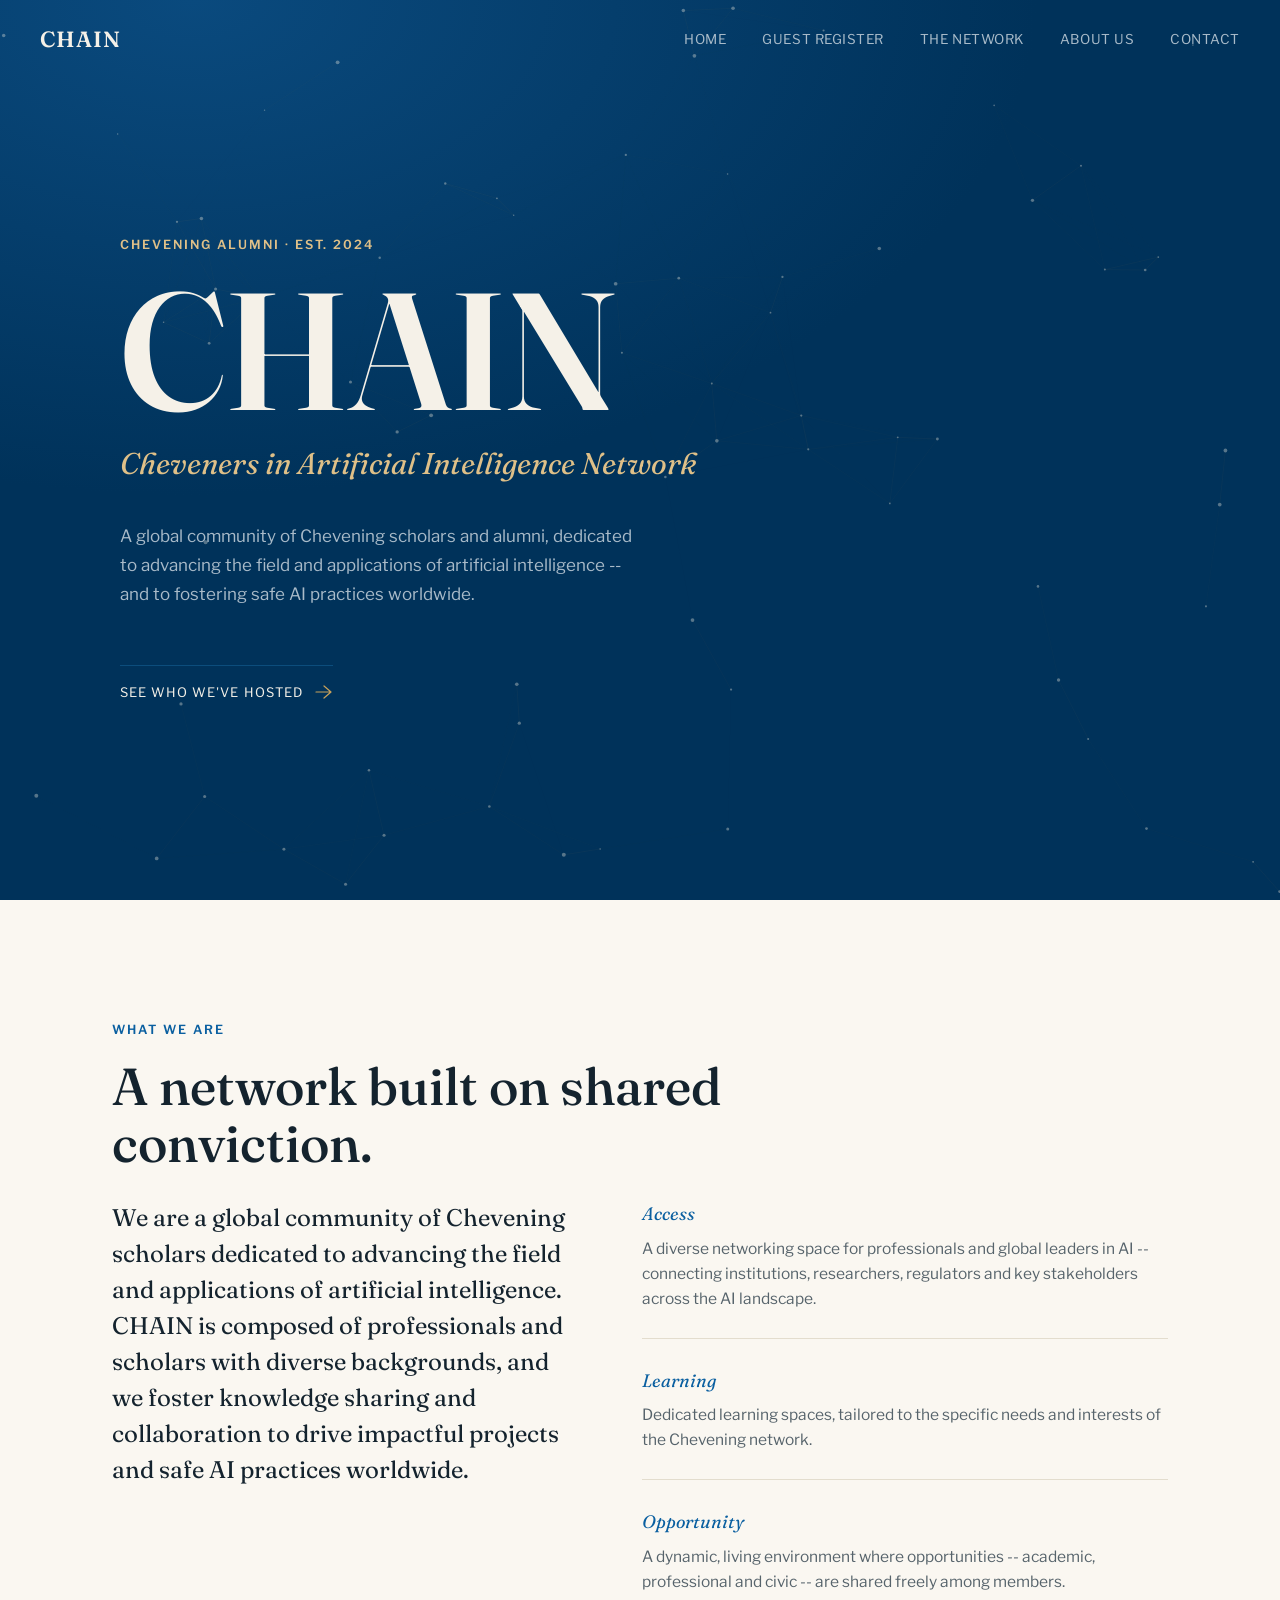
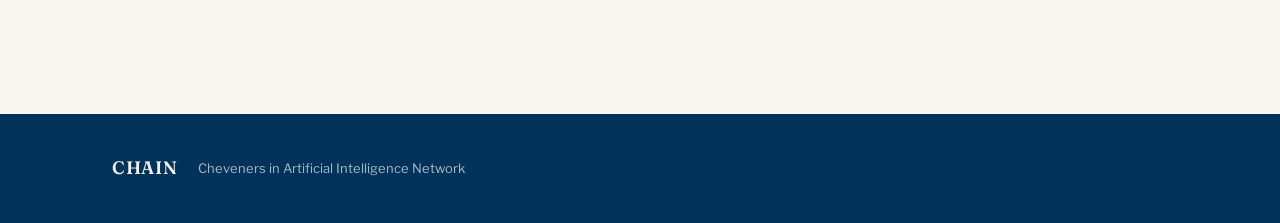
==== index.html @ e4344a41 "Initial CHAIN website Static site for the Cheveners in Artificial Intelligence Network: home, guest " ====
<!doctype html>
<html lang="en">
<head>
<meta charset="UTF-8">
<meta name="viewport" content="width=device-width, initial-scale=1.0">
<title>CHAIN -- Cheveners in Artificial Intelligence Network</title>
<meta name="description" content="CHAIN is a global community of Chevening scholars advancing the field and applications of artificial intelligence.">
<link rel="preconnect" href="https://fonts.googleapis.com">
<link rel="preconnect" href="https://fonts.gstatic.com" crossorigin>
<link href="https://fonts.googleapis.com/css2?family=Fraunces:ital,opsz,wght@0,9..144,300;0,9..144,500;0,9..144,600;1,9..144,400;1,9..144,500&family=Libre+Franklin:wght@300;400;500;600&display=swap" rel="stylesheet">
<link rel="stylesheet" href="styles.css">
</head>
<body>

<header class="topbar">
  <a class="wordmark" href="index.html">CHAIN</a>
  <nav class="topnav">
    <a href="index.html" aria-current="page">Home</a>
    <a href="events.html">Guest Register</a>
    <a href="network.html">The Network</a>
    <a href="about.html">About Us</a>
    <a href="contact.html">Contact</a>
  </nav>
  <button class="nav-toggle" id="navToggle" aria-label="Open menu" aria-expanded="false">
    <span></span><span></span><span></span>
  </button>
</header>

<nav class="mobile-nav" id="mobileNav">
  <a href="index.html">Home</a>
  <a href="events.html">Guest Register</a>
  <a href="network.html">The Network</a>
  <a href="about.html">About Us</a>
  <a href="contact.html">Contact</a>
</nav>

<main>

  <!-- HERO -->
  <section class="hero">
    <canvas id="constellation" aria-hidden="true"></canvas>
    <div class="hero-inner">
      <p class="eyebrow eyebrow--light">Chevening Alumni &middot; est. 2024</p>
      <h1 class="hero-title">CHAIN</h1>
      <p class="hero-sub">Cheveners in Artificial&nbsp;Intelligence Network</p>
      <p class="hero-desc">A global community of Chevening scholars and alumni, dedicated to advancing the field and applications of artificial intelligence -- and to fostering safe AI practices worldwide.</p>
      <a class="scroll-cue" href="events.html">
        <span>See who we've hosted</span>
        <svg width="18" height="14" viewBox="0 0 18 14" fill="none"><path d="M1 7h15M9 1l7 6-7 6" stroke="currentColor" stroke-width="1.2" stroke-linecap="round" stroke-linejoin="round"/></svg>
      </a>
    </div>
  </section>

  <!-- MISSION -->
  <section class="band band--ivory">
    <div class="wrap">
      <p class="eyebrow">What we are</p>
      <h2 class="section-title">A network built on shared conviction.</h2>
      <div class="mission-grid">
        <p class="mission-lead">We are a global community of Chevening scholars dedicated to advancing the field and applications of artificial intelligence. CHAIN is composed of professionals and scholars with diverse backgrounds, and we foster knowledge sharing and collaboration to drive impactful projects and safe AI practices worldwide.</p>
        <div class="goals">
          <div class="goal">
            <span class="goal-mark">Access</span>
            <p>A diverse networking space for professionals and global leaders in AI -- connecting institutions, researchers, regulators and key stakeholders across the AI landscape.</p>
          </div>
          <div class="goal">
            <span class="goal-mark">Learning</span>
            <p>Dedicated learning spaces, tailored to the specific needs and interests of the Chevening network.</p>
          </div>
          <div class="goal">
            <span class="goal-mark">Opportunity</span>
            <p>A dynamic, living environment where opportunities -- academic, professional and civic -- are shared freely among members.</p>
          </div>
        </div>
      </div>
    </div>
  </section>

</main>

<footer class="footer">
  <div class="wrap footer-wrap">
    <span class="wordmark wordmark--small">CHAIN</span>
    <span class="footer-text">Cheveners in Artificial Intelligence Network</span>
  </div>
</footer>

<script src="script.js"></script>
</body>
</html>
---- styles.css ----
/* ===================================================================
   CHAIN -- Cheveners in Artificial Intelligence Network
   Design tokens -- keyed to the official Chevening crest blue (#00477F)
   =================================================================== */

:root{
  --ink:        #00325A;
  --ink-2:      #013D6B;
  --ivory:      #FAF7F1;
  --paper-line: #E3DDCE;
  --ink-line:   #0C4D7C;
  --gold:       #C8A25A;
  --gold-soft:  #DFC088;
  --teal:       #0A5FA0;
  --text-dark:  #14232E;
  --text-dark-dim: #56636B;
  --text-light: #F5F1E8;
  --text-light-dim: #A9BBC9;

  --serif: "Fraunces", Georgia, "Times New Roman", serif;
  --sans:  "Libre Franklin", -apple-system, BlinkMacSystemFont, "Segoe UI", sans-serif;

  --wrap: 1120px;
}

*, *::before, *::after{ box-sizing: border-box; }

@media (prefers-reduced-motion: no-preference){
  html{ scroll-behavior: smooth; }
}

html, body{ margin:0; padding:0; }

body{
  background: var(--ivory);
  color: var(--text-dark);
  font-family: var(--sans);
  font-size: 16px;
  line-height: 1.6;
  -webkit-font-smoothing: antialiased;
}

img{ max-width: 100%; display: block; }

a{ color: inherit; }

.wrap{
  max-width: var(--wrap);
  margin: 0 auto;
  padding: 0 32px;
}
.wrap--narrow{ max-width: 720px; }

/* ---------------- Topbar ---------------- */

.topbar{
  position: fixed;
  top: 0; left: 0; right: 0;
  z-index: 100;
  display: flex;
  align-items: center;
  justify-content: space-between;
  padding: 22px 40px;
  transition: background-color .3s ease, box-shadow .3s ease;
}

.topbar.on-light{
  background: rgba(247, 242, 233, 0.88);
  backdrop-filter: blur(8px);
  box-shadow: 0 1px 0 var(--paper-line);
}
.topbar.on-light .wordmark{ color: var(--text-dark); }
.topbar.on-light .topnav a{ color: var(--text-dark-dim); }
.topbar.on-light .topnav a:hover{ color: var(--teal); }
.topbar.on-light .nav-toggle span{ background: var(--text-dark); }

.wordmark{
  font-family: var(--serif);
  font-weight: 600;
  font-size: 22px;
  letter-spacing: 0.04em;
  color: var(--text-light);
  text-decoration: none;
}
.wordmark--small{ color: var(--text-light); font-size: 18px; }

.topnav{ display: flex; gap: 36px; }
.topnav a{
  color: var(--text-light-dim);
  text-decoration: none;
  font-size: 13.5px;
  letter-spacing: 0.04em;
  text-transform: uppercase;
  transition: color .2s ease;
}
.topnav a:hover{ color: var(--gold-soft); }

.nav-toggle{
  display: none;
  background: none;
  border: none;
  width: 28px; height: 20px;
  padding: 0;
  cursor: pointer;
  flex-direction: column;
  justify-content: space-between;
}
.nav-toggle span{
  display: block;
  height: 1.5px;
  background: var(--text-light);
  width: 100%;
}

.mobile-nav{
  display: none;
  position: fixed;
  top: 0; right: 0;
  width: 78vw;
  max-width: 320px;
  height: 100vh;
  background: var(--ink-2);
  z-index: 99;
  flex-direction: column;
  gap: 28px;
  padding: 100px 36px;
  transform: translateX(100%);
  transition: transform .35s ease;
}
.mobile-nav.open{ transform: translateX(0); }
.mobile-nav a{
  color: var(--text-light);
  text-decoration: none;
  font-family: var(--serif);
  font-size: 22px;
}

/* ---------------- Hero ---------------- */

.hero{
  position: relative;
  min-height: 100vh;
  background: radial-gradient(120% 100% at 15% 0%, #0A4A7E 0%, var(--ink) 55%);
  color: var(--text-light);
  display: flex;
  align-items: center;
  overflow: hidden;
}

#constellation{
  position: absolute;
  inset: 0;
  width: 100%;
  height: 100%;
  opacity: 0.65;
}

.hero-inner{
  position: relative;
  z-index: 2;
  width: 100%;
  max-width: var(--wrap);
  margin: 0 auto;
  padding: 160px 40px 120px;
}

.eyebrow{
  font-size: 12.5px;
  letter-spacing: 0.16em;
  text-transform: uppercase;
  color: var(--teal);
  font-weight: 600;
  margin: 0 0 18px;
}
.eyebrow--light{ color: var(--gold-soft); }

.hero-title{
  font-family: var(--serif);
  font-weight: 600;
  font-size: clamp(72px, 13vw, 168px);
  line-height: 0.92;
  letter-spacing: -0.01em;
  margin: 0;
}

.hero-sub{
  font-family: var(--serif);
  font-style: italic;
  font-weight: 400;
  font-size: clamp(20px, 2.6vw, 30px);
  color: var(--gold-soft);
  margin: 14px 0 34px;
}

.hero-desc{
  max-width: 520px;
  font-size: 17px;
  line-height: 1.7;
  color: var(--text-light-dim);
  margin: 0 0 56px;
}

.scroll-cue{
  display: inline-flex;
  align-items: center;
  gap: 12px;
  color: var(--text-light);
  text-decoration: none;
  font-size: 13px;
  letter-spacing: 0.08em;
  text-transform: uppercase;
  border-top: 1px solid var(--ink-line);
  padding-top: 16px;
}
.scroll-cue svg{ color: var(--gold); }

/* ---------------- Bands ---------------- */

.band{ padding: 120px 0; }
.band--ivory{ background: var(--ivory); color: var(--text-dark); }
.band--ink{ background: var(--ink); color: var(--text-light); }
.page-band{ padding-top: 168px; min-height: calc(100vh - 82px); }

.section-title{
  font-family: var(--serif);
  font-weight: 500;
  font-size: clamp(32px, 4.4vw, 52px);
  line-height: 1.1;
  margin: 0 0 28px;
  max-width: 760px;
}
.section-title--light{ color: var(--text-light); }

.section-lede{
  max-width: 620px;
  font-size: 17px;
  color: var(--text-dark-dim);
  margin: 0 0 56px;
}
.section-lede--light{ color: var(--text-light-dim); }

.section-note{
  margin-top: 48px;
  padding-top: 32px;
  border-top: 1px solid var(--paper-line);
  font-size: 15px;
  color: var(--text-dark-dim);
  max-width: 760px;
}

/* ---------------- Mission ---------------- */

.mission-grid{
  display: grid;
  grid-template-columns: 1fr 1.15fr;
  gap: 72px;
  align-items: start;
}

.mission-lead{
  font-family: var(--serif);
  font-size: 24px;
  line-height: 1.5;
  font-weight: 400;
  color: var(--text-dark);
  margin: 0;
}

.goals{ display: flex; flex-direction: column; gap: 28px; }
.goal{
  padding-bottom: 26px;
  border-bottom: 1px solid var(--paper-line);
}
.goal:last-child{ border-bottom: none; padding-bottom: 0; }
.goal-mark{
  display: block;
  font-family: var(--serif);
  font-style: italic;
  color: var(--teal);
  font-size: 18px;
  margin-bottom: 8px;
}
.goal p{ margin: 0; font-size: 15.5px; color: var(--text-dark-dim); }

/* ---------------- Guest Register ---------------- */

.logo-strip{
  display: flex;
  flex-wrap: wrap;
  align-items: center;
  gap: 36px;
  padding-bottom: 56px;
  margin-bottom: 56px;
  border-bottom: 1px solid var(--ink-line);
}
.logo-strip img{
  height: 22px;
  width: auto;
  max-width: 110px;
  object-fit: contain;
  filter: brightness(0) invert(1);
  opacity: 0.75;
}

.register{
  list-style: none;
  margin: 0;
  padding: 0;
  border-top: 1px solid var(--ink-line);
}

.register-entry{
  display: grid;
  grid-template-columns: 260px 1fr;
  gap: 40px;
  padding: 40px 0;
  border-bottom: 1px solid var(--ink-line);
}

.register-meta{ padding-top: 6px; }
.register-logo{
  display: block;
  height: 26px;
  width: auto;
  max-width: 150px;
  object-fit: contain;
  object-position: left center;
  margin-bottom: 14px;
  filter: brightness(0) invert(1);
  opacity: 0.85;
}
.register-org{
  font-size: 13px;
  letter-spacing: 0.04em;
  color: var(--gold-soft);
  text-transform: uppercase;
}

.register-name{
  font-family: var(--serif);
  font-weight: 500;
  font-size: 30px;
  margin: 0 0 12px;
  color: var(--text-light);
}

.register-desc{
  max-width: 560px;
  color: var(--text-light-dim);
  margin: 0 0 16px;
  font-size: 15.5px;
}

.register-link{
  display: inline-flex;
  align-items: center;
  gap: 8px;
  color: var(--gold);
  text-decoration: none;
  font-size: 13.5px;
  letter-spacing: 0.03em;
  border-bottom: 1px solid transparent;
  transition: border-color .2s ease, opacity .2s ease;
}
.register-link:hover{ border-color: var(--gold); }
.register-link span{ transition: transform .2s ease; display:inline-block; }
.register-link:hover span{ transform: translateX(3px); }

.register-entry--noline .register-name{ color: var(--text-light); }

/* ---------------- Network / Mosaic ---------------- */

.stat-row{
  display: flex;
  flex-wrap: wrap;
  gap: 56px;
  margin-bottom: 64px;
  padding-bottom: 48px;
  border-bottom: 1px solid var(--paper-line);
}
.stat{ display: flex; flex-direction: column; }
.stat-num{
  font-family: var(--serif);
  font-size: 44px;
  font-weight: 500;
  color: var(--teal);
}
.stat-label{
  font-size: 12.5px;
  text-transform: uppercase;
  letter-spacing: 0.08em;
  color: var(--text-dark-dim);
  margin-top: 4px;
}

.mosaic{
  display: grid;
  grid-template-columns: repeat(auto-fill, minmax(64px, 1fr));
  gap: 10px;
  margin-bottom: 12px;
}
.mosaic-face{
  aspect-ratio: 1 / 1;
  border-radius: 50%;
  overflow: hidden;
  filter: grayscale(35%);
  transition: filter .3s ease, transform .3s ease;
}
.mosaic-face img{ width: 100%; height: 100%; object-fit: cover; }
.mosaic-face:hover{ filter: grayscale(0%); transform: translateY(-3px); }

.mosaic-caption{
  text-align: right;
  font-family: var(--serif);
  font-style: italic;
  color: var(--text-dark-dim);
  font-size: 15px;
  margin: 0 0 56px;
}

.origin-columns{
  display: grid;
  grid-template-columns: repeat(4, 1fr);
  gap: 32px;
  padding-top: 40px;
  border-top: 1px solid var(--paper-line);
}
.origin-columns h4{
  font-family: var(--serif);
  font-weight: 500;
  font-size: 16px;
  margin: 0 0 10px;
  color: var(--teal);
}
.origin-columns p{
  margin: 0;
  font-size: 14px;
  color: var(--text-dark-dim);
  line-height: 1.7;
}

/* ---------------- Team ---------------- */

.team{
  display: grid;
  grid-template-columns: repeat(3, 1fr);
  gap: 48px;
}

.team-card{ text-align: left; }

.team-photo{
  width: 100%;
  aspect-ratio: 1 / 1;
  border-radius: 6px;
  overflow: hidden;
  margin-bottom: 22px;
  background: var(--ink-2);
}
.team-photo img{ width: 100%; height: 100%; object-fit: cover; }

.team-photo--mono{
  display: flex;
  align-items: center;
  justify-content: center;
  font-family: var(--serif);
  font-size: 56px;
  font-weight: 500;
  color: var(--gold-soft);
  background: linear-gradient(155deg, var(--ink-2), #024A80);
  border: 1px solid var(--ink-line);
}

.team-name{
  font-family: var(--serif);
  font-weight: 500;
  font-size: 22px;
  margin: 0 0 4px;
  color: var(--text-light);
}
.team-role{
  font-size: 13.5px;
  letter-spacing: 0.03em;
  color: var(--gold-soft);
  text-transform: uppercase;
  margin: 0;
}

.team-card--lead .team-role{ color: var(--gold); }

/* ---------------- Contact ---------------- */

.contact-form{
  display: flex;
  flex-direction: column;
  gap: 22px;
}
.field{ display: flex; flex-direction: column; gap: 8px; }
.field label{
  font-size: 12.5px;
  letter-spacing: 0.06em;
  text-transform: uppercase;
  color: var(--text-dark-dim);
}
.field input, .field textarea{
  font-family: var(--sans);
  font-size: 16px;
  padding: 14px 16px;
  border: 1px solid var(--paper-line);
  border-radius: 4px;
  background: #fff;
  color: var(--text-dark);
  resize: vertical;
}
.field input:focus, .field textarea:focus{
  outline: 2px solid var(--teal);
  outline-offset: 1px;
}

.field-row{
  display: flex;
  gap: 16px;
  flex-wrap: wrap;
  align-items: center;
  margin-top: 8px;
}

.btn-primary, .btn-secondary{
  font-family: var(--sans);
  font-size: 14px;
  letter-spacing: 0.03em;
  padding: 15px 28px;
  border-radius: 4px;
  cursor: pointer;
  border: 1px solid transparent;
  transition: background .2s ease, color .2s ease, border-color .2s ease;
}
.btn-primary{
  background: var(--ink);
  color: var(--text-light);
}
.btn-primary:hover{ background: var(--ink-2); }

.btn-secondary{
  background: transparent;
  color: var(--text-dark);
  border-color: var(--paper-line);
}
.btn-secondary:hover{ border-color: var(--teal); color: var(--teal); }
.btn-secondary.copied{ border-color: var(--teal); color: var(--teal); }

.form-hint{
  font-size: 13.5px;
  color: var(--text-dark-dim);
  margin: 4px 0 0;
}

/* ---------------- Footer ---------------- */

.footer{
  background: var(--ink);
  padding: 40px 0;
}
.footer-wrap{
  display: flex;
  align-items: center;
  gap: 20px;
  flex-wrap: wrap;
}
.footer-text{
  font-size: 13px;
  color: var(--text-light-dim);
}

/* ---------------- Responsive ---------------- */

@media (max-width: 860px){
  .topnav{ display: none; }
  .nav-toggle{ display: flex; }
  .mobile-nav{ display: flex; }

  .mission-grid{ grid-template-columns: 1fr; gap: 40px; }
  .register-entry{ grid-template-columns: 1fr; gap: 14px; }
  .origin-columns{ grid-template-columns: repeat(2, 1fr); }
  .team{ grid-template-columns: 1fr; gap: 40px; max-width: 320px; }
  .band{ padding: 84px 0; }
  .hero-inner{ padding: 140px 24px 90px; }
  .wrap{ padding: 0 24px; }
}

@media (max-width: 520px){
  .origin-columns{ grid-template-columns: 1fr; }
  .stat-row{ gap: 32px 40px; }
}

/* Focus visibility */
a:focus-visible, button:focus-visible, input:focus-visible, textarea:focus-visible{
  outline: 2px solid var(--gold);
  outline-offset: 2px;
}
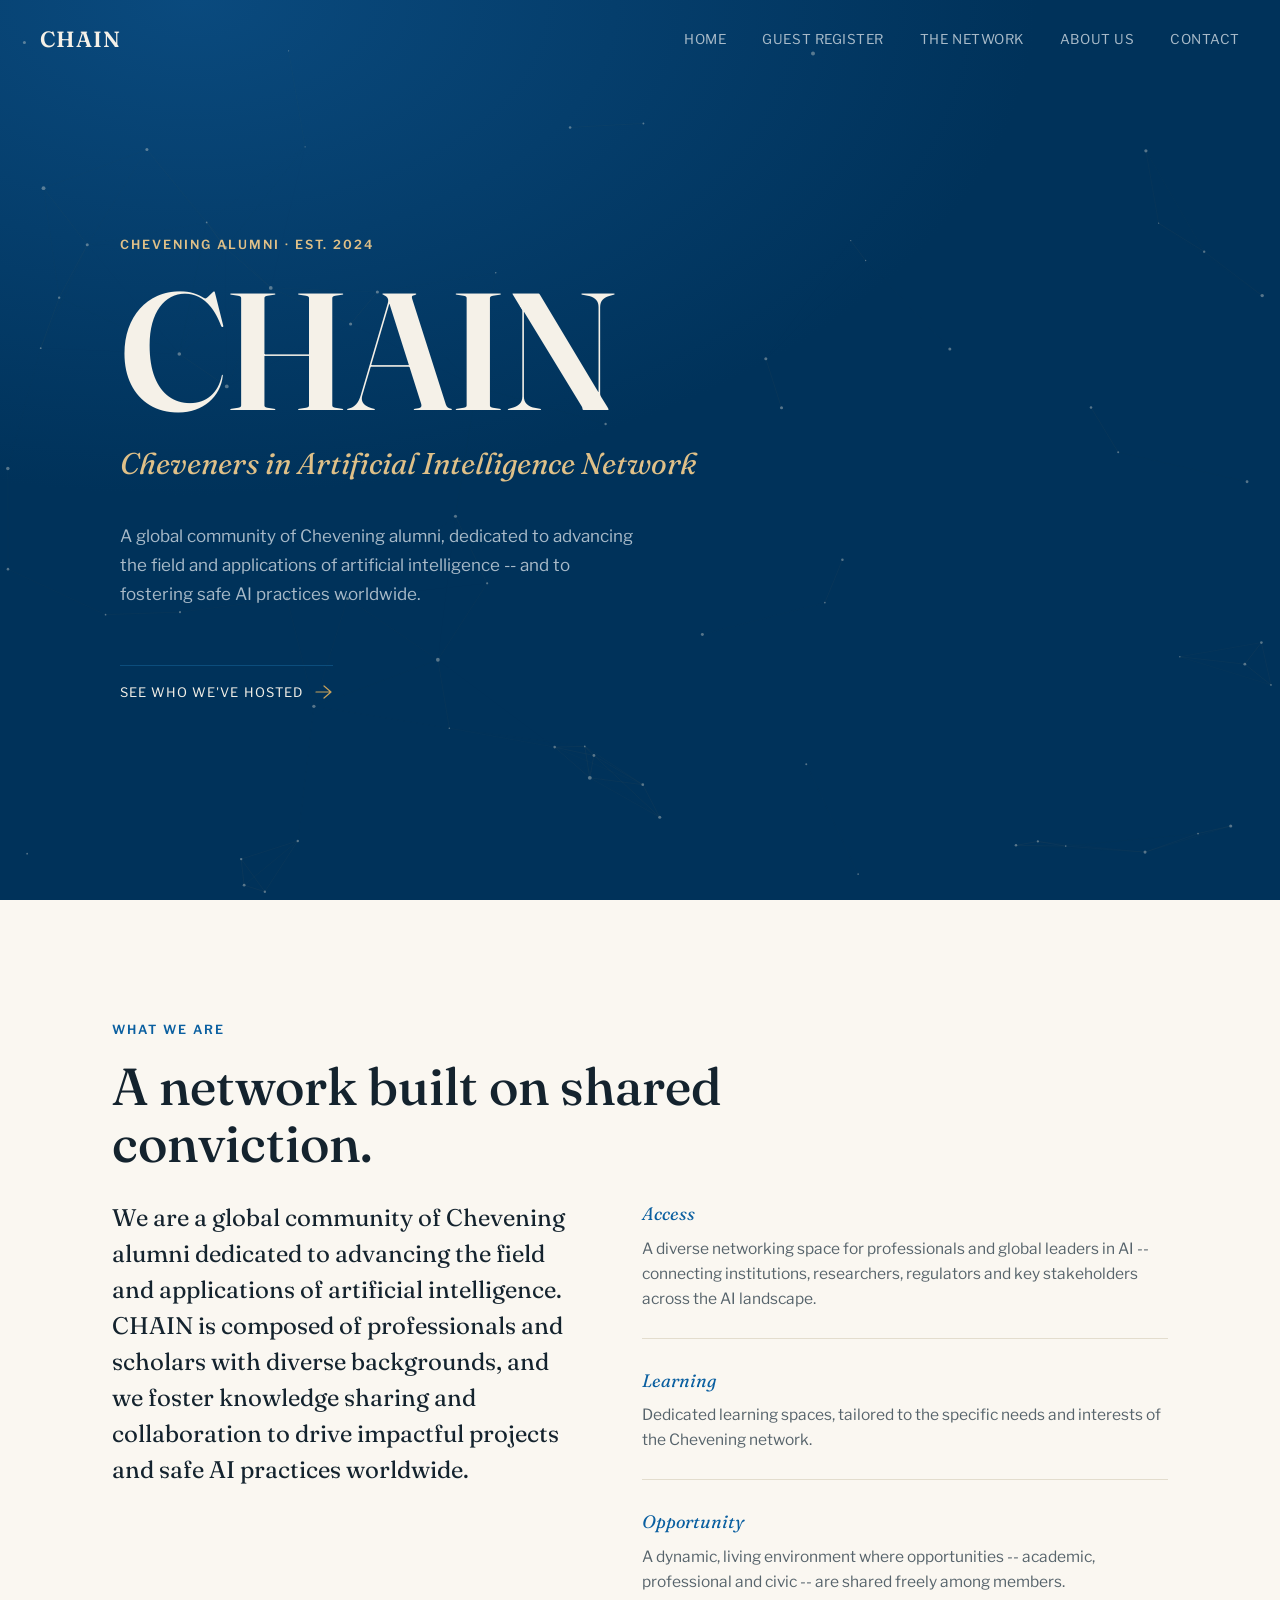
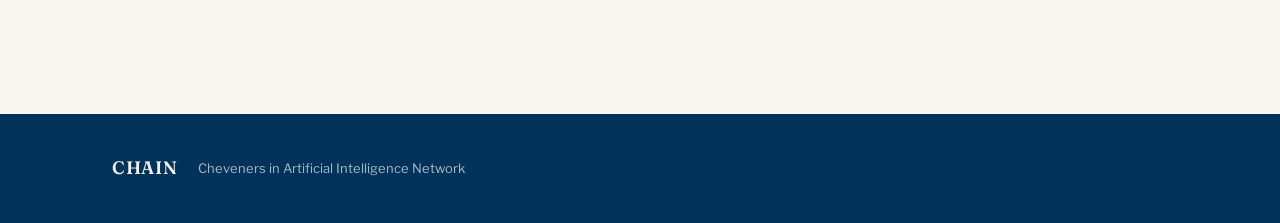
==== commit ec1fd3f7: "Add founder photos, correct stats and post-graduation wording - Real photos for Agustina Brizio and " ====
--- a/index.html
+++ b/index.html
@@ -4,7 +4,7 @@
 <meta charset="UTF-8">
 <meta name="viewport" content="width=device-width, initial-scale=1.0">
 <title>CHAIN -- Cheveners in Artificial Intelligence Network</title>
-<meta name="description" content="CHAIN is a global community of Chevening scholars advancing the field and applications of artificial intelligence.">
+<meta name="description" content="CHAIN is a global community of Chevening alumni advancing the field and applications of artificial intelligence.">
 <link rel="preconnect" href="https://fonts.googleapis.com">
 <link rel="preconnect" href="https://fonts.gstatic.com" crossorigin>
 <link href="https://fonts.googleapis.com/css2?family=Fraunces:ital,opsz,wght@0,9..144,300;0,9..144,500;0,9..144,600;1,9..144,400;1,9..144,500&family=Libre+Franklin:wght@300;400;500;600&display=swap" rel="stylesheet">
@@ -43,7 +43,7 @@
       <p class="eyebrow eyebrow--light">Chevening Alumni &middot; est. 2024</p>
       <h1 class="hero-title">CHAIN</h1>
       <p class="hero-sub">Cheveners in Artificial&nbsp;Intelligence Network</p>
-      <p class="hero-desc">A global community of Chevening scholars and alumni, dedicated to advancing the field and applications of artificial intelligence -- and to fostering safe AI practices worldwide.</p>
+      <p class="hero-desc">A global community of Chevening alumni, dedicated to advancing the field and applications of artificial intelligence -- and to fostering safe AI practices worldwide.</p>
       <a class="scroll-cue" href="events.html">
         <span>See who we've hosted</span>
         <svg width="18" height="14" viewBox="0 0 18 14" fill="none"><path d="M1 7h15M9 1l7 6-7 6" stroke="currentColor" stroke-width="1.2" stroke-linecap="round" stroke-linejoin="round"/></svg>
@@ -57,7 +57,7 @@
       <p class="eyebrow">What we are</p>
       <h2 class="section-title">A network built on shared conviction.</h2>
       <div class="mission-grid">
-        <p class="mission-lead">We are a global community of Chevening scholars dedicated to advancing the field and applications of artificial intelligence. CHAIN is composed of professionals and scholars with diverse backgrounds, and we foster knowledge sharing and collaboration to drive impactful projects and safe AI practices worldwide.</p>
+        <p class="mission-lead">We are a global community of Chevening alumni dedicated to advancing the field and applications of artificial intelligence. CHAIN is composed of professionals and scholars with diverse backgrounds, and we foster knowledge sharing and collaboration to drive impactful projects and safe AI practices worldwide.</p>
         <div class="goals">
           <div class="goal">
             <span class="goal-mark">Access</span>
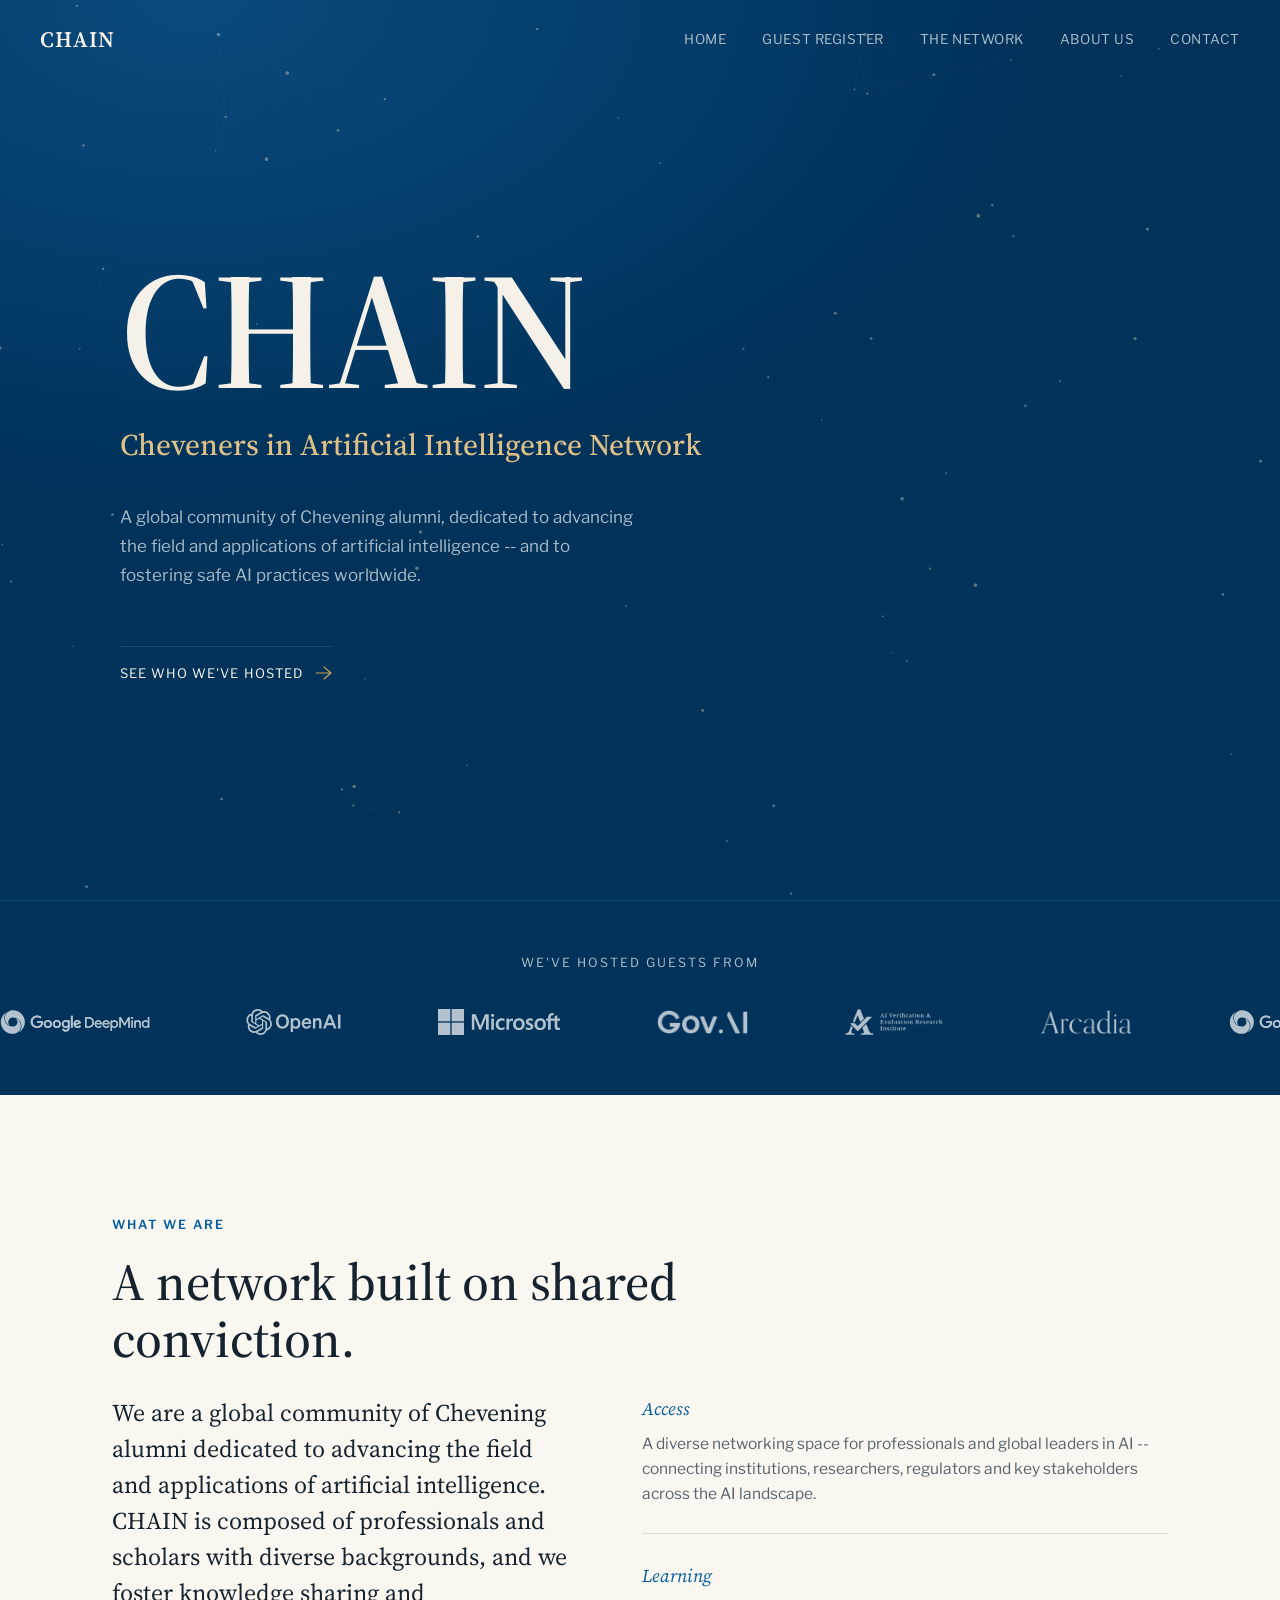
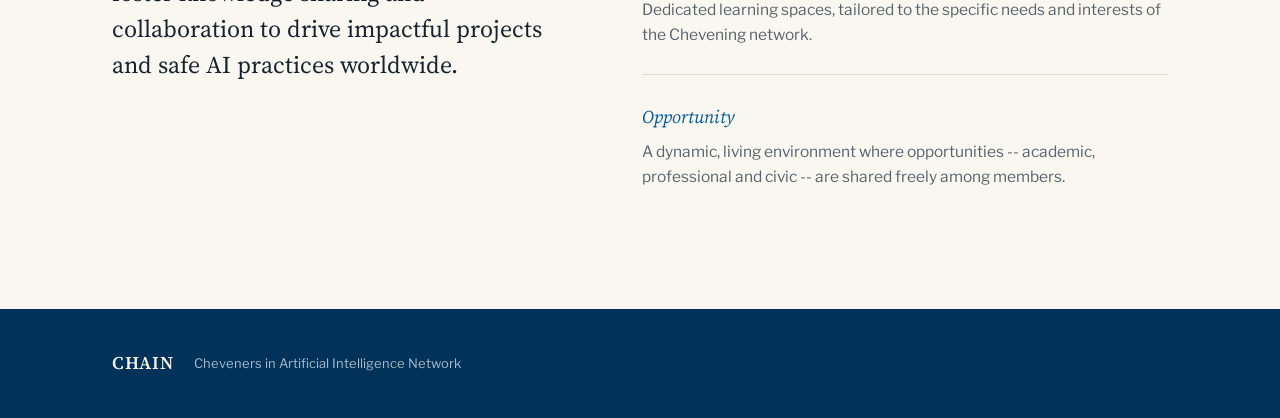
==== commit ed5830f3: "Landing logo marquee, serious typography, Chevening context on top of network page, founder LinkedIn" ====
--- a/index.html
+++ b/index.html
@@ -7,7 +7,7 @@
 <meta name="description" content="CHAIN is a global community of Chevening alumni advancing the field and applications of artificial intelligence.">
 <link rel="preconnect" href="https://fonts.googleapis.com">
 <link rel="preconnect" href="https://fonts.gstatic.com" crossorigin>
-<link href="https://fonts.googleapis.com/css2?family=Fraunces:ital,opsz,wght@0,9..144,300;0,9..144,500;0,9..144,600;1,9..144,400;1,9..144,500&family=Libre+Franklin:wght@300;400;500;600&display=swap" rel="stylesheet">
+<link href="https://fonts.googleapis.com/css2?family=Source+Serif+4:ital,opsz,wght@0,8..60,300;0,8..60,500;0,8..60,600;1,8..60,400;1,8..60,500&family=Libre+Franklin:wght@300;400;500;600&display=swap" rel="stylesheet">
 <link rel="stylesheet" href="styles.css">
 </head>
 <body>
@@ -40,7 +40,6 @@
   <section class="hero">
     <canvas id="constellation" aria-hidden="true"></canvas>
     <div class="hero-inner">
-      <p class="eyebrow eyebrow--light">Chevening Alumni &middot; est. 2024</p>
       <h1 class="hero-title">CHAIN</h1>
       <p class="hero-sub">Cheveners in Artificial&nbsp;Intelligence Network</p>
       <p class="hero-desc">A global community of Chevening alumni, dedicated to advancing the field and applications of artificial intelligence -- and to fostering safe AI practices worldwide.</p>
@@ -48,6 +47,31 @@
         <span>See who we've hosted</span>
         <svg width="18" height="14" viewBox="0 0 18 14" fill="none"><path d="M1 7h15M9 1l7 6-7 6" stroke="currentColor" stroke-width="1.2" stroke-linecap="round" stroke-linejoin="round"/></svg>
       </a>
+    </div>
+  </section>
+
+  <!-- GUEST ORGANISATIONS -->
+  <section class="marquee-band" aria-label="Organisations CHAIN has hosted guests from">
+    <p class="marquee-label">We've hosted guests from</p>
+    <div class="marquee">
+      <div class="marquee-track">
+        <div class="marquee-group">
+          <img src="assets/logos/deepmind.svg" alt="Google DeepMind">
+          <img src="assets/logos/openai.svg" alt="OpenAI">
+          <img src="assets/logos/microsoft.svg" alt="Microsoft">
+          <img src="assets/logos/govai.png" alt="Centre for the Governance of AI">
+          <img src="assets/logos/averi.png" alt="AVERI">
+          <img src="assets/logos/arcadiaimpact.png" alt="Arcadia Impact">
+        </div>
+        <div class="marquee-group" aria-hidden="true">
+          <img src="assets/logos/deepmind.svg" alt="">
+          <img src="assets/logos/openai.svg" alt="">
+          <img src="assets/logos/microsoft.svg" alt="">
+          <img src="assets/logos/govai.png" alt="">
+          <img src="assets/logos/averi.png" alt="">
+          <img src="assets/logos/arcadiaimpact.png" alt="">
+        </div>
+      </div>
     </div>
   </section>
 
--- a/styles.css
+++ b/styles.css
@@ -17,7 +17,7 @@
   --text-light: #F5F1E8;
   --text-light-dim: #A9BBC9;
 
-  --serif: "Fraunces", Georgia, "Times New Roman", serif;
+  --serif: "Source Serif 4", Georgia, "Times New Roman", serif;
   --sans:  "Libre Franklin", -apple-system, BlinkMacSystemFont, "Segoe UI", sans-serif;
 
   --wrap: 1120px;
@@ -185,8 +185,7 @@
 
 .hero-sub{
   font-family: var(--serif);
-  font-style: italic;
-  font-weight: 400;
+  font-weight: 500;
   font-size: clamp(20px, 2.6vw, 30px);
   color: var(--gold-soft);
   margin: 14px 0 34px;
@@ -214,6 +213,50 @@
 }
 .scroll-cue svg{ color: var(--gold); }
 
+/* ---------------- Guest logo marquee ---------------- */
+
+.marquee-band{
+  background: var(--ink);
+  color: var(--text-light);
+  padding: 52px 0 60px;
+  border-top: 1px solid var(--ink-line);
+}
+.marquee-label{
+  text-align: center;
+  font-size: 12.5px;
+  letter-spacing: 0.16em;
+  text-transform: uppercase;
+  color: var(--text-light-dim);
+  margin: 0 0 36px;
+  padding: 0 32px;
+}
+.marquee{ overflow: hidden; }
+.marquee-track{ display: flex; width: max-content; }
+.marquee-group{
+  display: flex;
+  align-items: center;
+  gap: 96px;
+  padding-right: 96px;
+  animation: marquee-scroll 30s linear infinite;
+}
+.marquee-group img{
+  height: 26px;
+  width: auto;
+  max-width: 150px;
+  object-fit: contain;
+  filter: brightness(0) invert(1);
+  opacity: 0.7;
+  flex: none;
+}
+@keyframes marquee-scroll{
+  from{ transform: translateX(0); }
+  to{ transform: translateX(-100%); }
+}
+@media (prefers-reduced-motion: reduce){
+  .marquee-group{ animation: none; }
+  .marquee-track{ width: auto; flex-wrap: wrap; justify-content: center; }
+}
+
 /* ---------------- Bands ---------------- */
 
 .band{ padding: 120px 0; }
@@ -230,6 +273,7 @@
   max-width: 760px;
 }
 .section-title--light{ color: var(--text-light); }
+.section-title--sub{ font-size: clamp(26px, 3vw, 36px); }
 
 .section-lede{
   max-width: 620px;
@@ -368,6 +412,15 @@
 
 .register-entry--noline .register-name{ color: var(--text-light); }
 
+.register-more{
+  text-align: right;
+  font-family: var(--serif);
+  font-style: italic;
+  color: var(--text-light-dim);
+  font-size: 15px;
+  margin: 32px 0 0;
+}
+
 /* ---------------- Network / Mosaic ---------------- */
 
 .stat-row{
@@ -448,6 +501,14 @@
 }
 
 .team-card{ text-align: left; }
+
+.team-link{
+  display: block;
+  text-decoration: none;
+  color: inherit;
+}
+.team-link:hover .team-name{ color: var(--gold-soft); }
+.team-link .team-name{ transition: color .2s ease; }
 
 .team-photo{
   width: 100%;
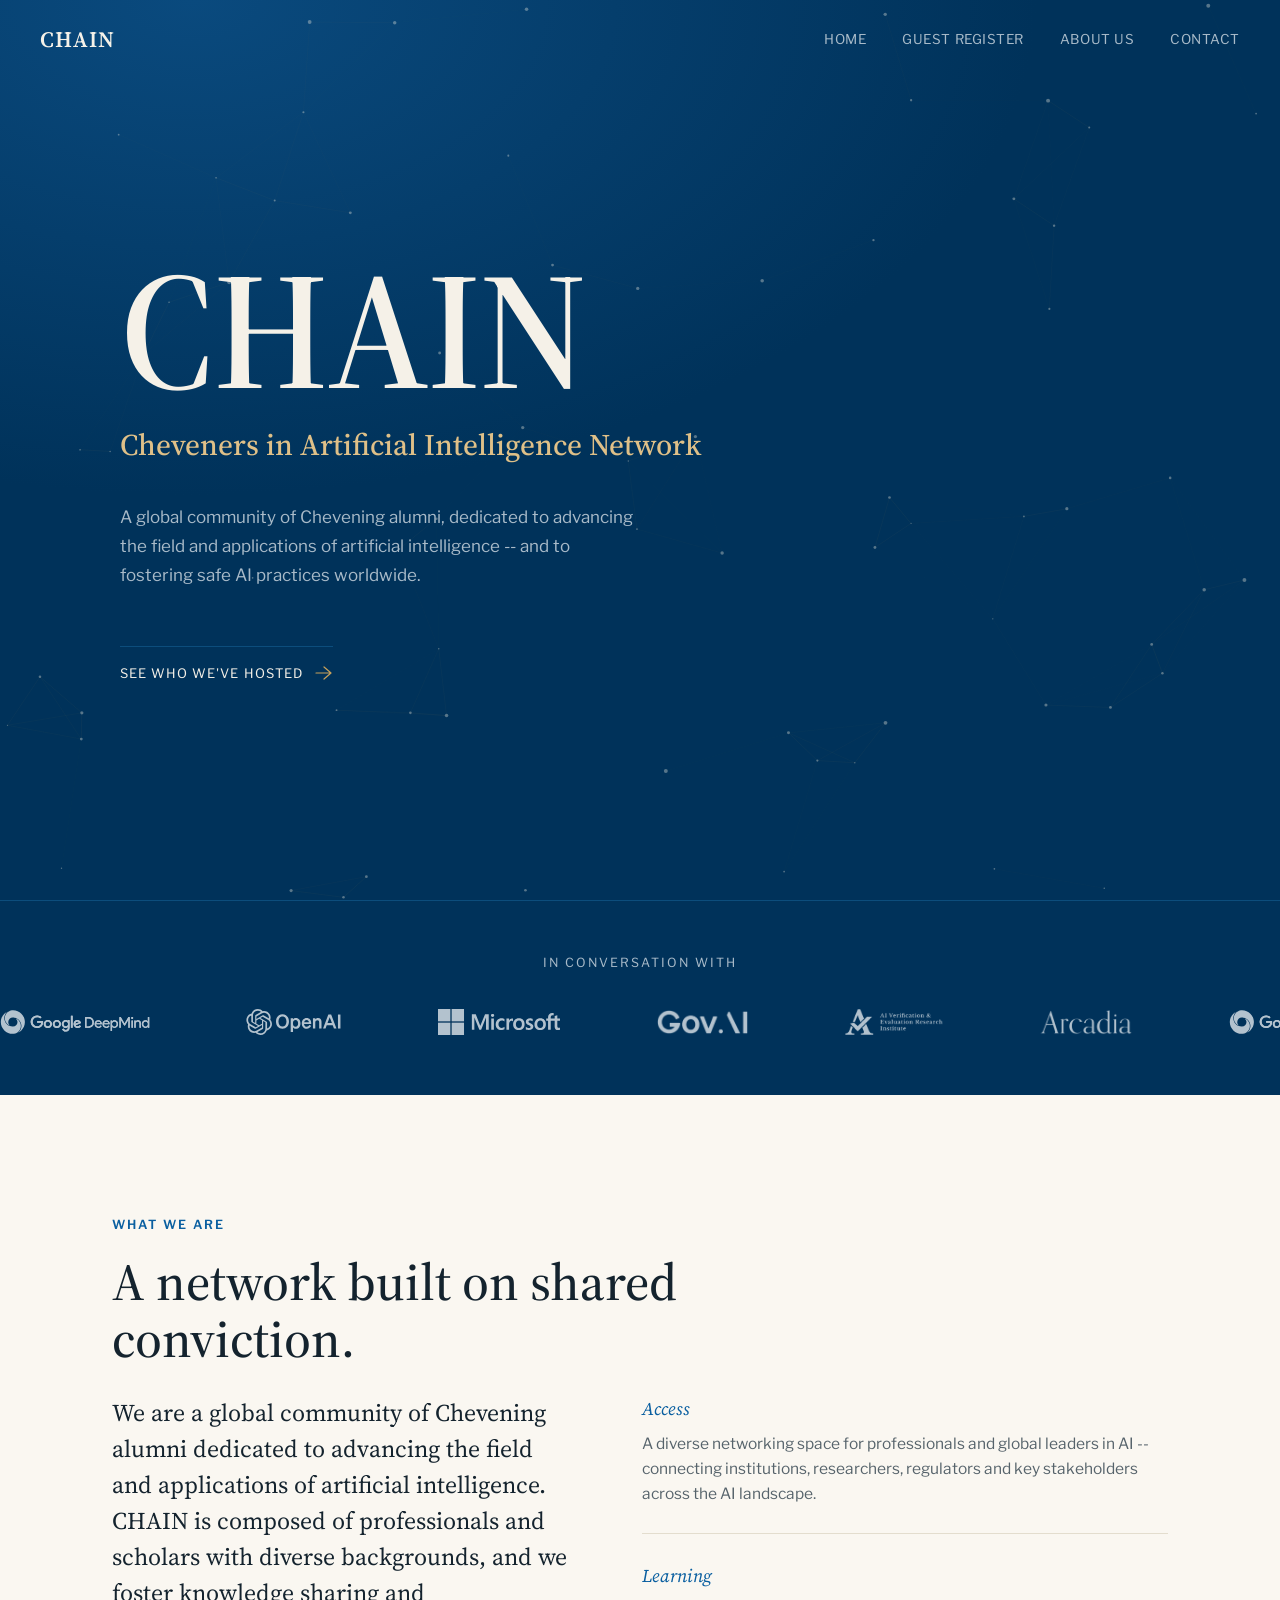
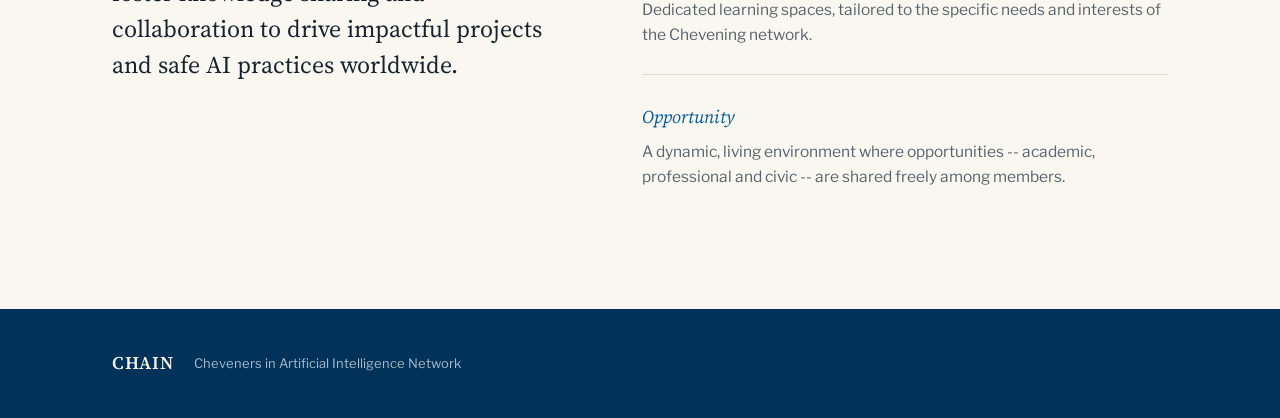
==== commit 0cce7127: "Merge The Network into About Us, fix repetitive marquee label - about.html now holds Chevening conte" ====
--- a/index.html
+++ b/index.html
@@ -17,7 +17,6 @@
   <nav class="topnav">
     <a href="index.html" aria-current="page">Home</a>
     <a href="events.html">Guest Register</a>
-    <a href="network.html">The Network</a>
     <a href="about.html">About Us</a>
     <a href="contact.html">Contact</a>
   </nav>
@@ -29,7 +28,6 @@
 <nav class="mobile-nav" id="mobileNav">
   <a href="index.html">Home</a>
   <a href="events.html">Guest Register</a>
-  <a href="network.html">The Network</a>
   <a href="about.html">About Us</a>
   <a href="contact.html">Contact</a>
 </nav>
@@ -52,7 +50,7 @@
 
   <!-- GUEST ORGANISATIONS -->
   <section class="marquee-band" aria-label="Organisations CHAIN has hosted guests from">
-    <p class="marquee-label">We've hosted guests from</p>
+    <p class="marquee-label">In conversation with</p>
     <div class="marquee">
       <div class="marquee-track">
         <div class="marquee-group">
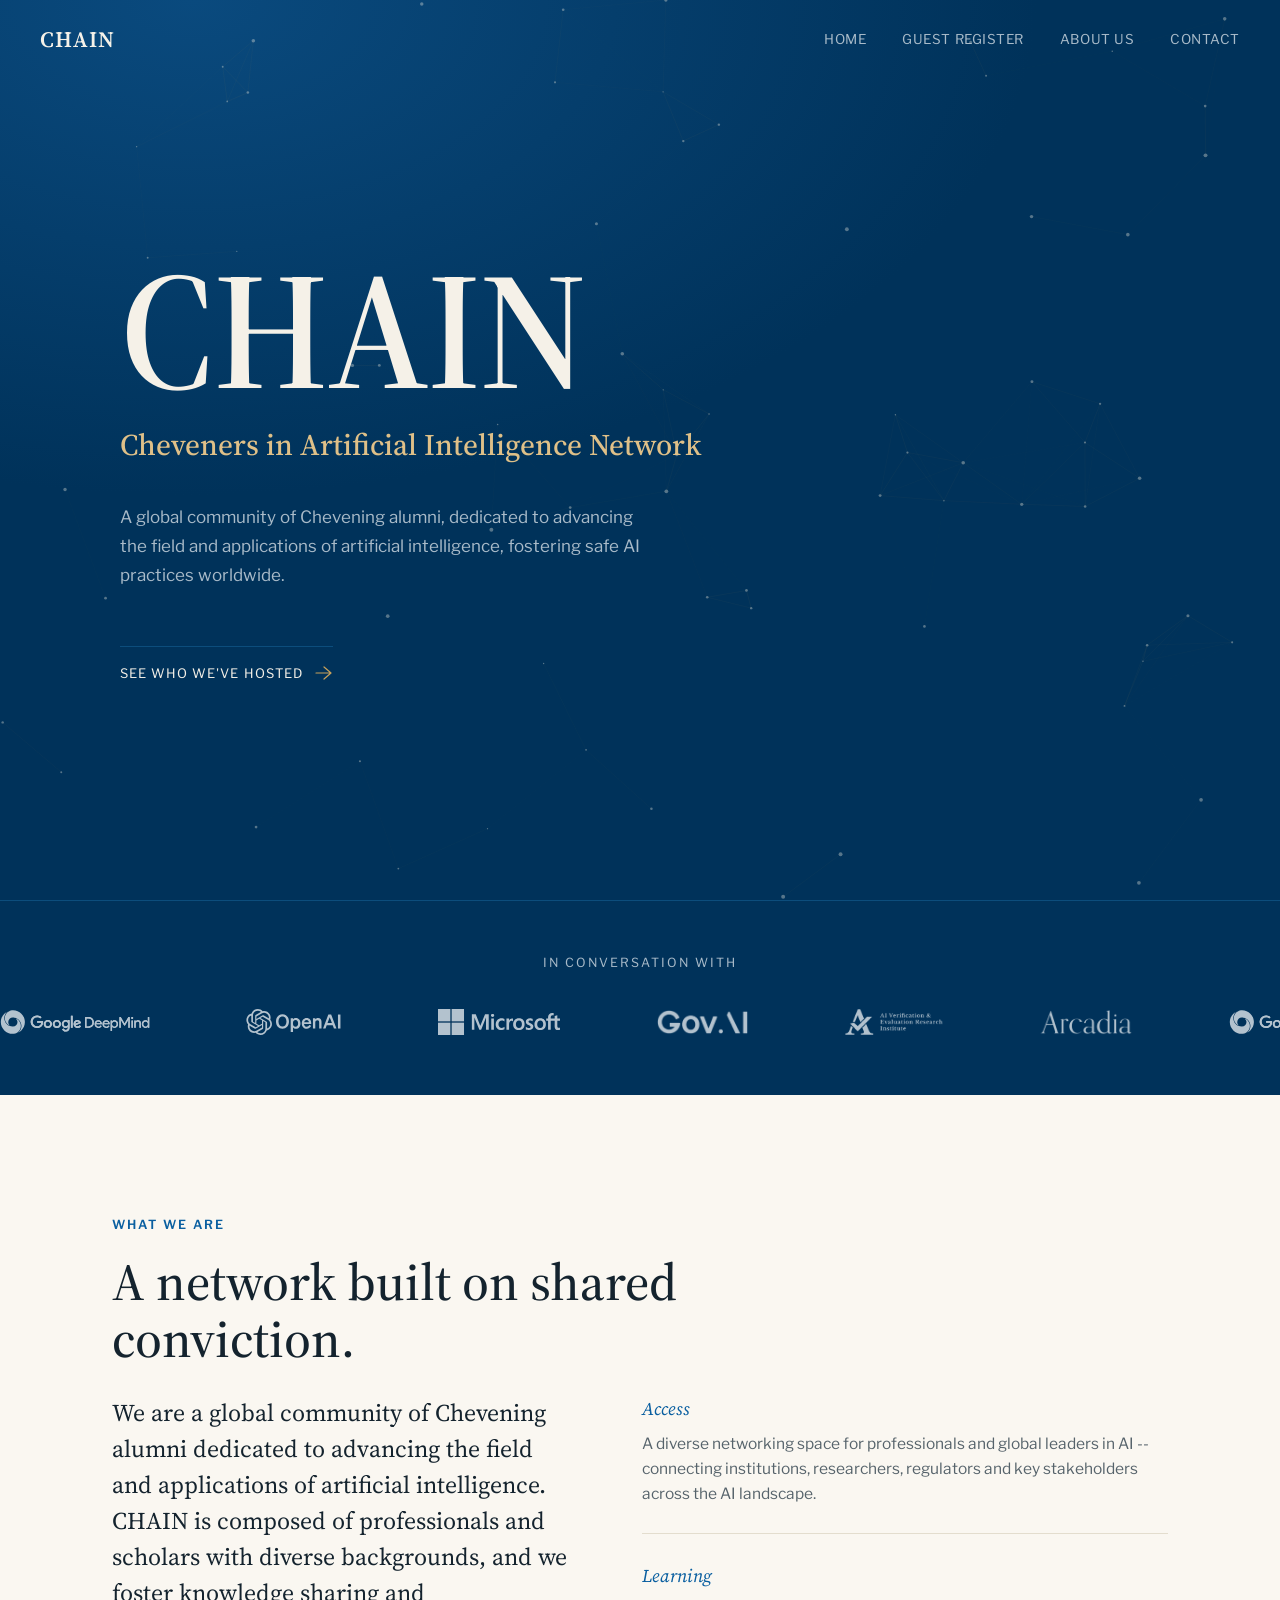
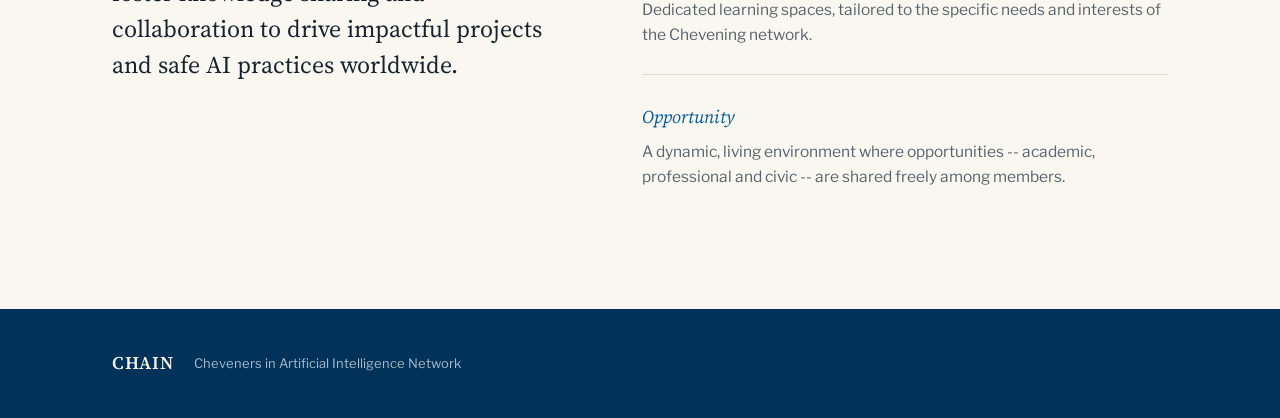
==== commit 217b42d6: "Tighten hero description wording" ====
--- a/index.html
+++ b/index.html
@@ -40,7 +40,7 @@
     <div class="hero-inner">
       <h1 class="hero-title">CHAIN</h1>
       <p class="hero-sub">Cheveners in Artificial&nbsp;Intelligence Network</p>
-      <p class="hero-desc">A global community of Chevening alumni, dedicated to advancing the field and applications of artificial intelligence -- and to fostering safe AI practices worldwide.</p>
+      <p class="hero-desc">A global community of Chevening alumni, dedicated to advancing the field and applications of artificial intelligence, fostering safe AI practices worldwide.</p>
       <a class="scroll-cue" href="events.html">
         <span>See who we've hosted</span>
         <svg width="18" height="14" viewBox="0 0 18 14" fill="none"><path d="M1 7h15M9 1l7 6-7 6" stroke="currentColor" stroke-width="1.2" stroke-linecap="round" stroke-linejoin="round"/></svg>
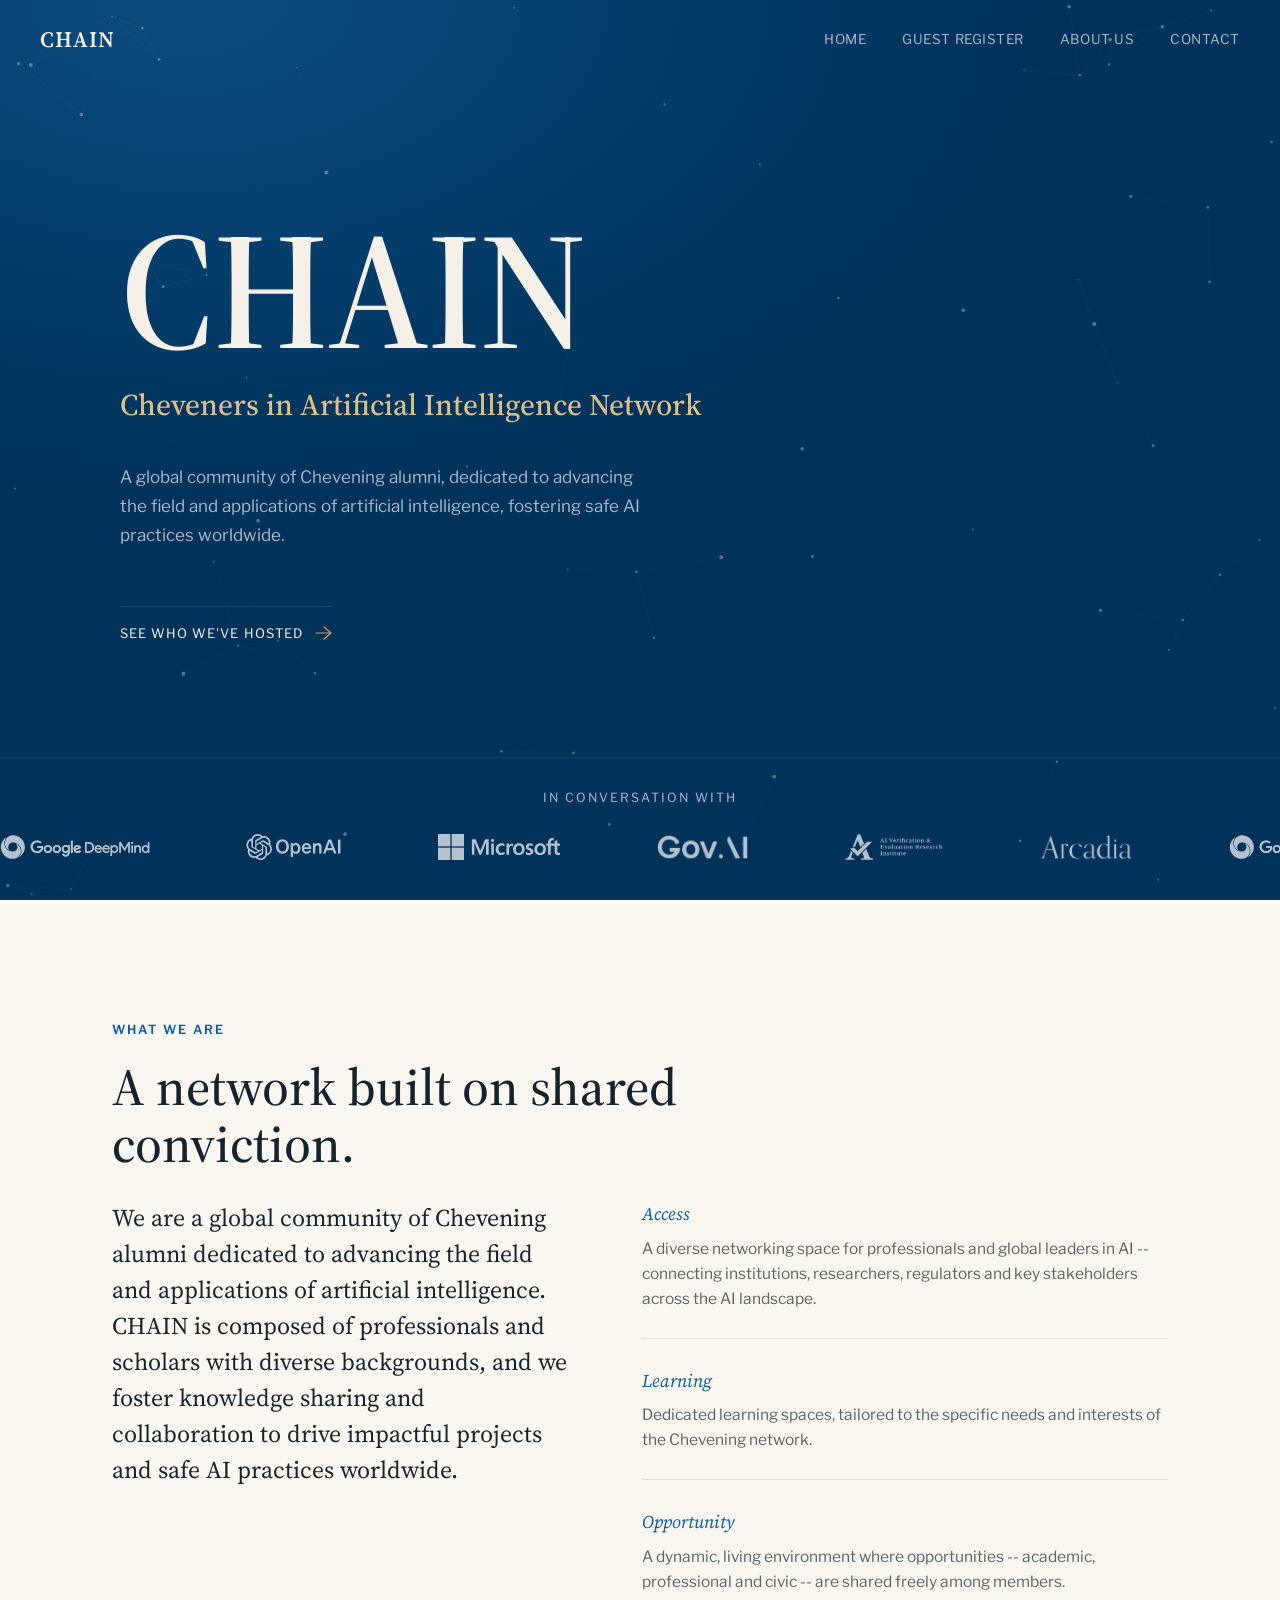
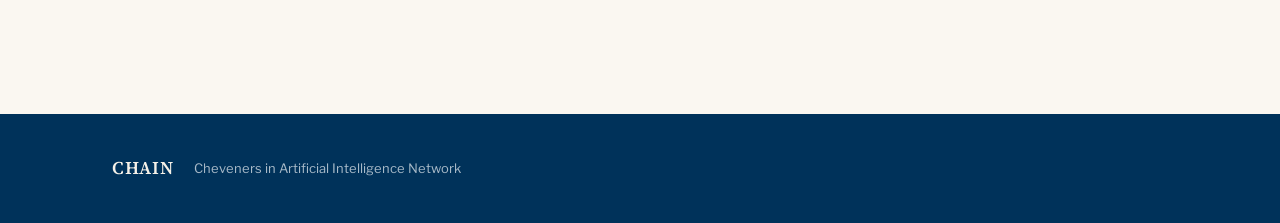
==== commit 9d97a1ef: "Anchor guest logo marquee to the bottom of the hero viewport" ====
--- a/index.html
+++ b/index.html
@@ -46,11 +46,10 @@
         <svg width="18" height="14" viewBox="0 0 18 14" fill="none"><path d="M1 7h15M9 1l7 6-7 6" stroke="currentColor" stroke-width="1.2" stroke-linecap="round" stroke-linejoin="round"/></svg>
       </a>
     </div>
-  </section>
 
-  <!-- GUEST ORGANISATIONS -->
-  <section class="marquee-band" aria-label="Organisations CHAIN has hosted guests from">
-    <p class="marquee-label">In conversation with</p>
+    <!-- GUEST ORGANISATIONS -->
+    <div class="hero-marquee" aria-label="Organisations CHAIN has hosted guests from">
+      <p class="marquee-label">In conversation with</p>
     <div class="marquee">
       <div class="marquee-track">
         <div class="marquee-group">
@@ -70,6 +69,7 @@
           <img src="assets/logos/arcadiaimpact.png" alt="">
         </div>
       </div>
+    </div>
     </div>
   </section>
 
--- a/styles.css
+++ b/styles.css
@@ -161,7 +161,7 @@
   width: 100%;
   max-width: var(--wrap);
   margin: 0 auto;
-  padding: 160px 40px 120px;
+  padding: 160px 40px 200px;
 }
 
 .eyebrow{
@@ -213,13 +213,14 @@
 }
 .scroll-cue svg{ color: var(--gold); }
 
-/* ---------------- Guest logo marquee ---------------- */
-
-.marquee-band{
-  background: var(--ink);
-  color: var(--text-light);
-  padding: 52px 0 60px;
-  border-top: 1px solid var(--ink-line);
+/* ---------------- Guest logo marquee (anchored to hero bottom) ---------------- */
+
+.hero-marquee{
+  position: absolute;
+  left: 0; right: 0; bottom: 0;
+  z-index: 2;
+  padding: 30px 0 40px;
+  border-top: 1px solid rgba(12, 77, 124, 0.6);
 }
 .marquee-label{
   text-align: center;
@@ -227,7 +228,7 @@
   letter-spacing: 0.16em;
   text-transform: uppercase;
   color: var(--text-light-dim);
-  margin: 0 0 36px;
+  margin: 0 0 26px;
   padding: 0 32px;
 }
 .marquee{ overflow: hidden; }
@@ -645,7 +646,7 @@
   .origin-columns{ grid-template-columns: repeat(2, 1fr); }
   .team{ grid-template-columns: 1fr; gap: 40px; max-width: 320px; }
   .band{ padding: 84px 0; }
-  .hero-inner{ padding: 140px 24px 90px; }
+  .hero-inner{ padding: 140px 24px 210px; }
   .wrap{ padding: 0 24px; }
 }
 
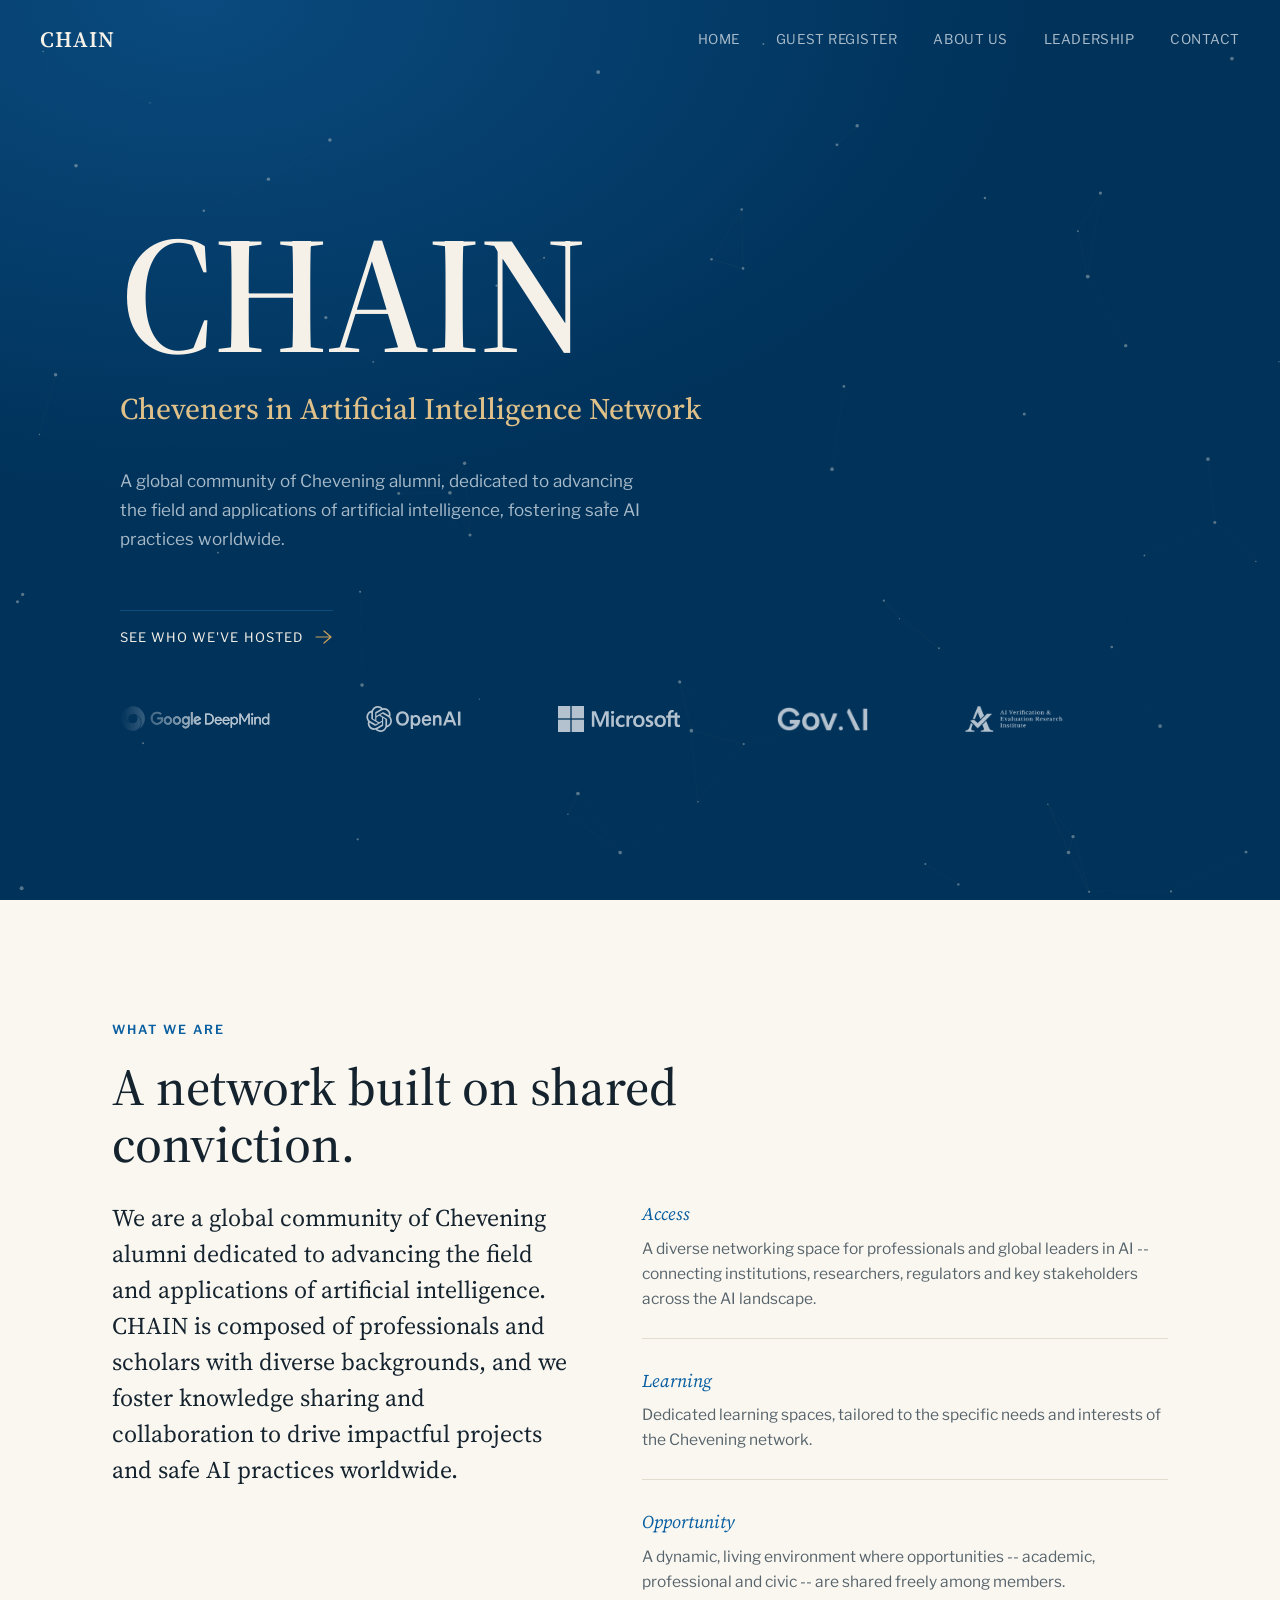
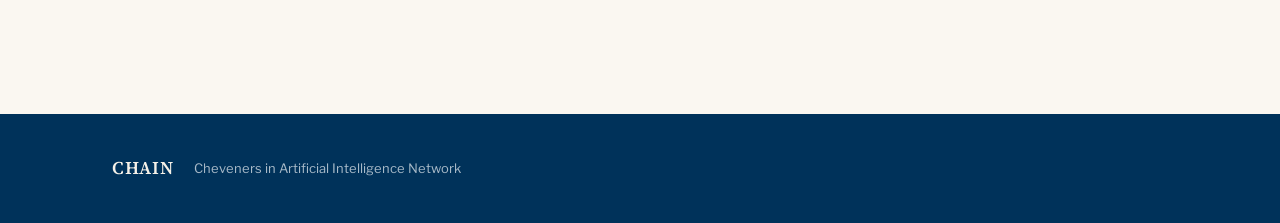
==== commit b3c8b8da: "Move logo marquee under the hero scroll cue, add Leadership nav anchor - Logos now scroll directly b" ====
--- a/index.html
+++ b/index.html
@@ -18,6 +18,7 @@
     <a href="index.html" aria-current="page">Home</a>
     <a href="events.html">Guest Register</a>
     <a href="about.html">About Us</a>
+    <a href="about.html#leadership">Leadership</a>
     <a href="contact.html">Contact</a>
   </nav>
   <button class="nav-toggle" id="navToggle" aria-label="Open menu" aria-expanded="false">
@@ -29,6 +30,7 @@
   <a href="index.html">Home</a>
   <a href="events.html">Guest Register</a>
   <a href="about.html">About Us</a>
+  <a href="about.html#leadership">Leadership</a>
   <a href="contact.html">Contact</a>
 </nav>
 
@@ -45,12 +47,10 @@
         <span>See who we've hosted</span>
         <svg width="18" height="14" viewBox="0 0 18 14" fill="none"><path d="M1 7h15M9 1l7 6-7 6" stroke="currentColor" stroke-width="1.2" stroke-linecap="round" stroke-linejoin="round"/></svg>
       </a>
-    </div>
 
-    <!-- GUEST ORGANISATIONS -->
-    <div class="hero-marquee" aria-label="Organisations CHAIN has hosted guests from">
-      <p class="marquee-label">In conversation with</p>
-    <div class="marquee">
+      <!-- GUEST ORGANISATIONS -->
+      <div class="hero-marquee" aria-label="Organisations CHAIN has hosted guests from">
+        <div class="marquee">
       <div class="marquee-track">
         <div class="marquee-group">
           <img src="assets/logos/deepmind.svg" alt="Google DeepMind">
@@ -68,8 +68,9 @@
           <img src="assets/logos/averi.png" alt="">
           <img src="assets/logos/arcadiaimpact.png" alt="">
         </div>
+        </div>
+        </div>
       </div>
-    </div>
     </div>
   </section>
 
--- a/styles.css
+++ b/styles.css
@@ -161,7 +161,7 @@
   width: 100%;
   max-width: var(--wrap);
   margin: 0 auto;
-  padding: 160px 40px 200px;
+  padding: 160px 40px 110px;
 }
 
 .eyebrow{
@@ -213,25 +213,14 @@
 }
 .scroll-cue svg{ color: var(--gold); }
 
-/* ---------------- Guest logo marquee (anchored to hero bottom) ---------------- */
-
-.hero-marquee{
-  position: absolute;
-  left: 0; right: 0; bottom: 0;
-  z-index: 2;
-  padding: 30px 0 40px;
-  border-top: 1px solid rgba(12, 77, 124, 0.6);
-}
-.marquee-label{
-  text-align: center;
-  font-size: 12.5px;
-  letter-spacing: 0.16em;
-  text-transform: uppercase;
-  color: var(--text-light-dim);
-  margin: 0 0 26px;
-  padding: 0 32px;
-}
-.marquee{ overflow: hidden; }
+/* ---------------- Guest logo marquee (below the hero scroll cue) ---------------- */
+
+.hero-marquee{ margin-top: 56px; }
+.marquee{
+  overflow: hidden;
+  -webkit-mask-image: linear-gradient(90deg, transparent, #000 8%, #000 92%, transparent);
+  mask-image: linear-gradient(90deg, transparent, #000 8%, #000 92%, transparent);
+}
 .marquee-track{ display: flex; width: max-content; }
 .marquee-group{
   display: flex;
@@ -503,6 +492,8 @@
 
 .team-card{ text-align: left; }
 
+#leadership{ scroll-margin-top: 72px; }
+
 .team-link{
   display: block;
   text-decoration: none;
@@ -646,7 +637,7 @@
   .origin-columns{ grid-template-columns: repeat(2, 1fr); }
   .team{ grid-template-columns: 1fr; gap: 40px; max-width: 320px; }
   .band{ padding: 84px 0; }
-  .hero-inner{ padding: 140px 24px 210px; }
+  .hero-inner{ padding: 140px 24px 90px; }
   .wrap{ padding: 0 24px; }
 }
 
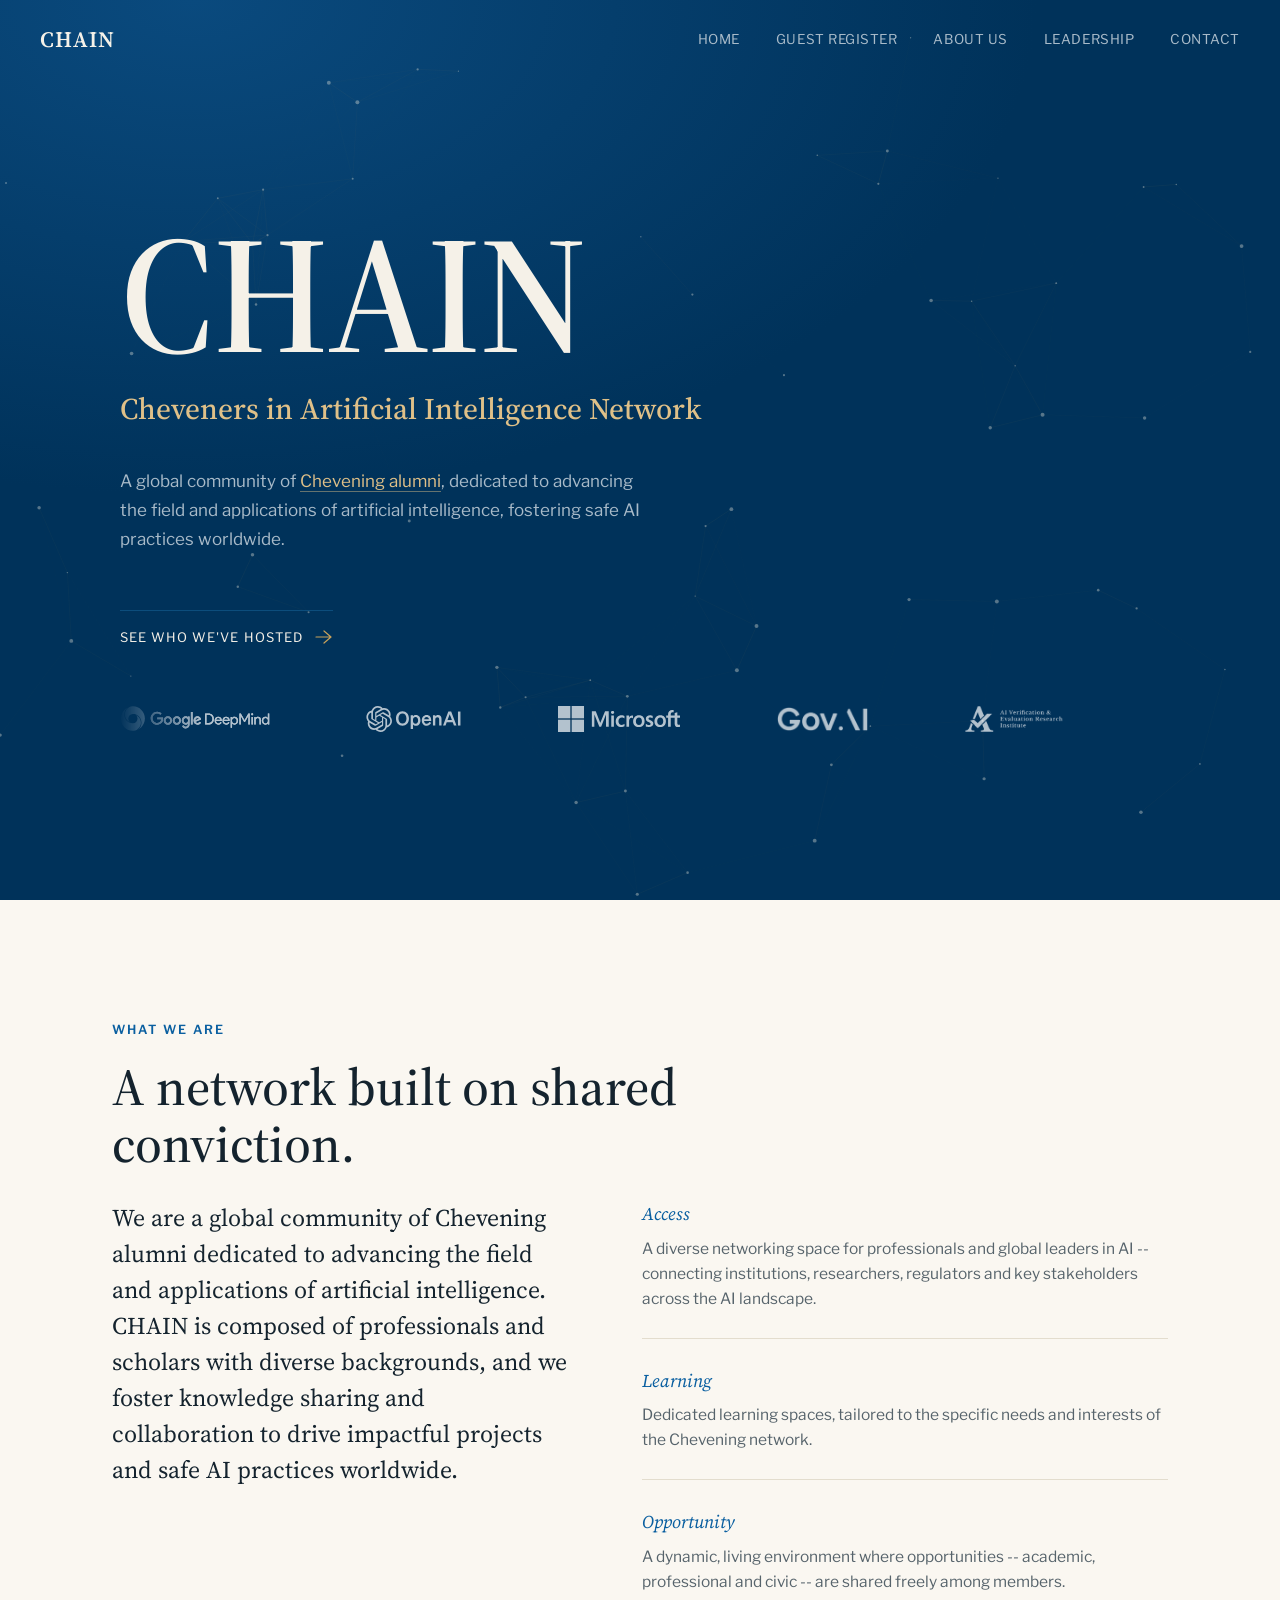
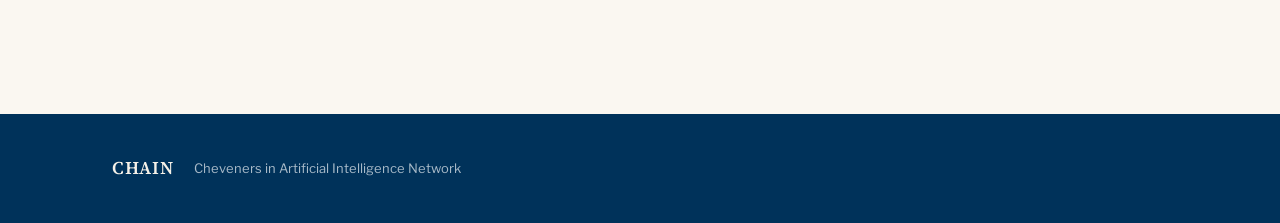
==== commit 412e5804: "Link "Chevening alumni" in hero to the About Us page" ====
--- a/index.html
+++ b/index.html
@@ -42,7 +42,7 @@
     <div class="hero-inner">
       <h1 class="hero-title">CHAIN</h1>
       <p class="hero-sub">Cheveners in Artificial&nbsp;Intelligence Network</p>
-      <p class="hero-desc">A global community of Chevening alumni, dedicated to advancing the field and applications of artificial intelligence, fostering safe AI practices worldwide.</p>
+      <p class="hero-desc">A global community of <a href="about.html">Chevening alumni</a>, dedicated to advancing the field and applications of artificial intelligence, fostering safe AI practices worldwide.</p>
       <a class="scroll-cue" href="events.html">
         <span>See who we've hosted</span>
         <svg width="18" height="14" viewBox="0 0 18 14" fill="none"><path d="M1 7h15M9 1l7 6-7 6" stroke="currentColor" stroke-width="1.2" stroke-linecap="round" stroke-linejoin="round"/></svg>
--- a/styles.css
+++ b/styles.css
@@ -198,6 +198,16 @@
   color: var(--text-light-dim);
   margin: 0 0 56px;
 }
+.hero-desc a{
+  color: var(--gold-soft);
+  text-decoration: none;
+  border-bottom: 1px solid rgba(223, 192, 136, 0.45);
+  transition: color .2s ease, border-color .2s ease;
+}
+.hero-desc a:hover{
+  color: var(--gold);
+  border-bottom-color: var(--gold);
+}
 
 .scroll-cue{
   display: inline-flex;
